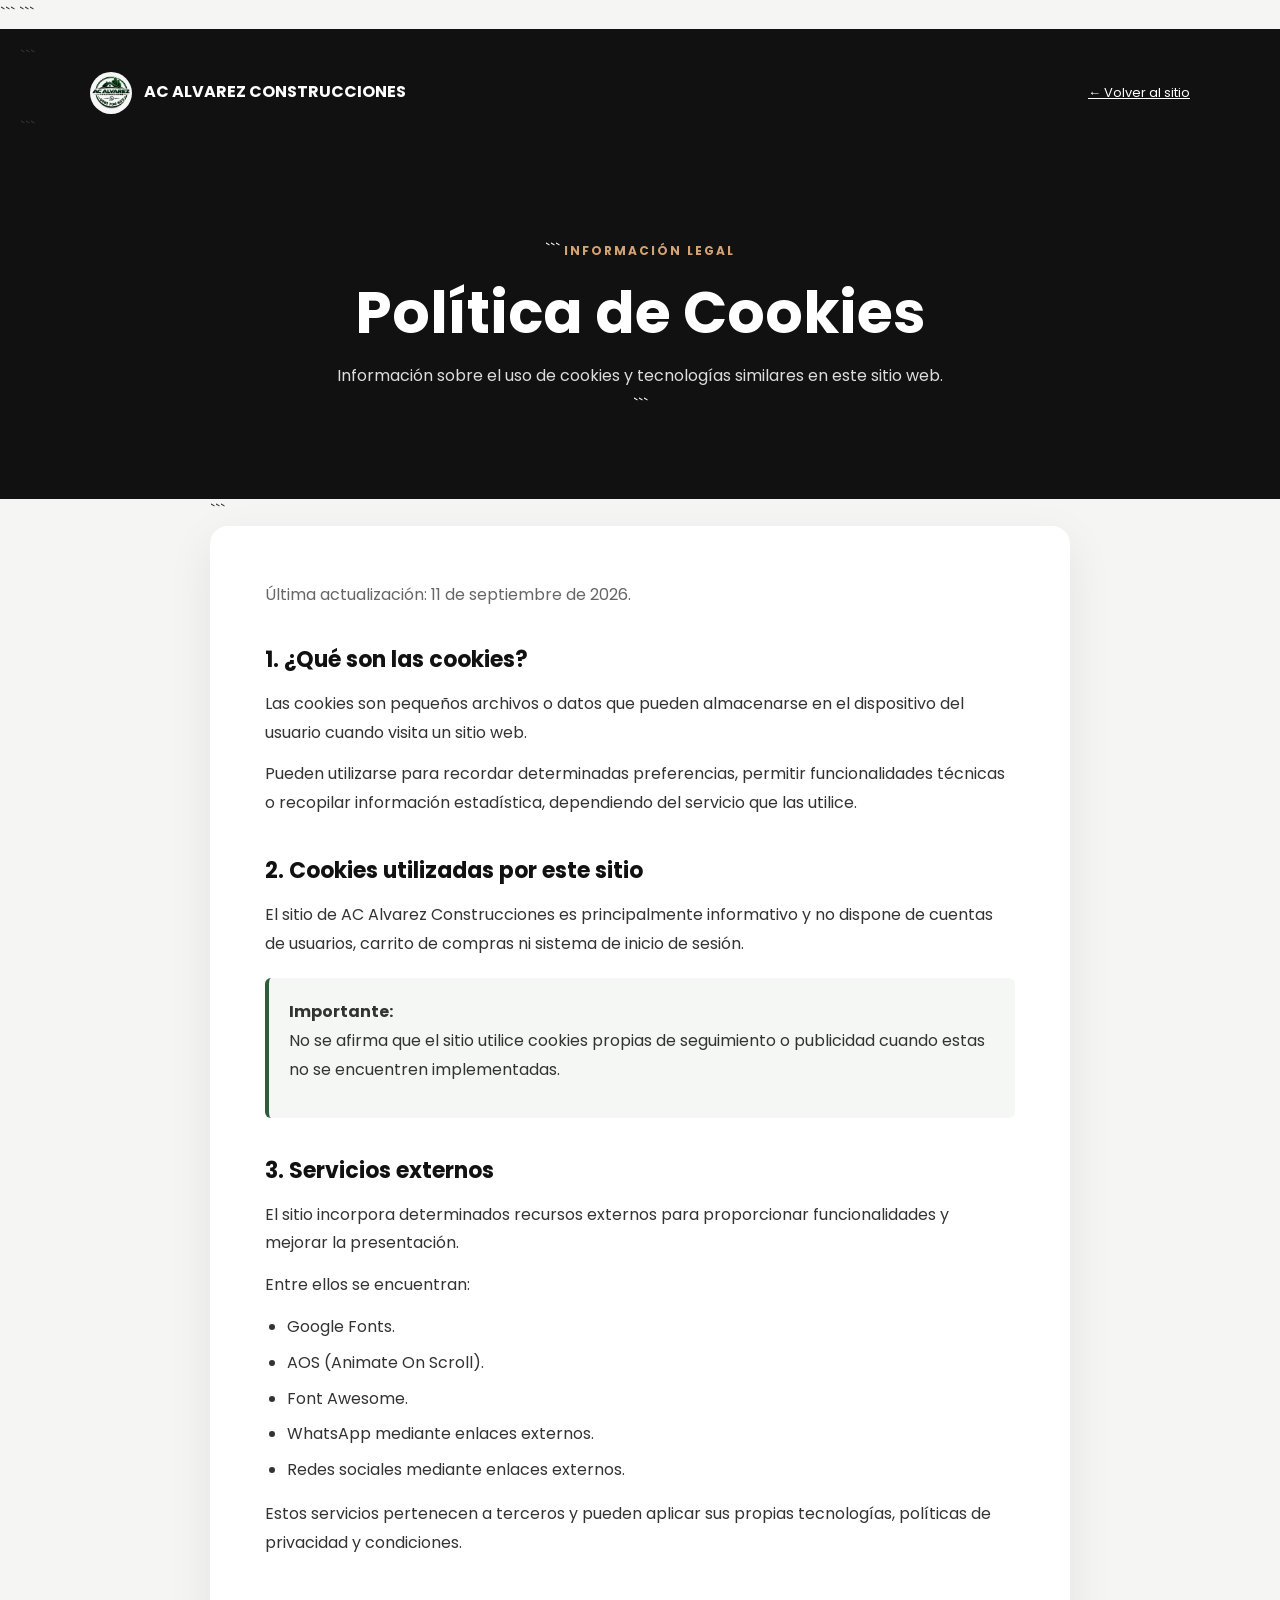
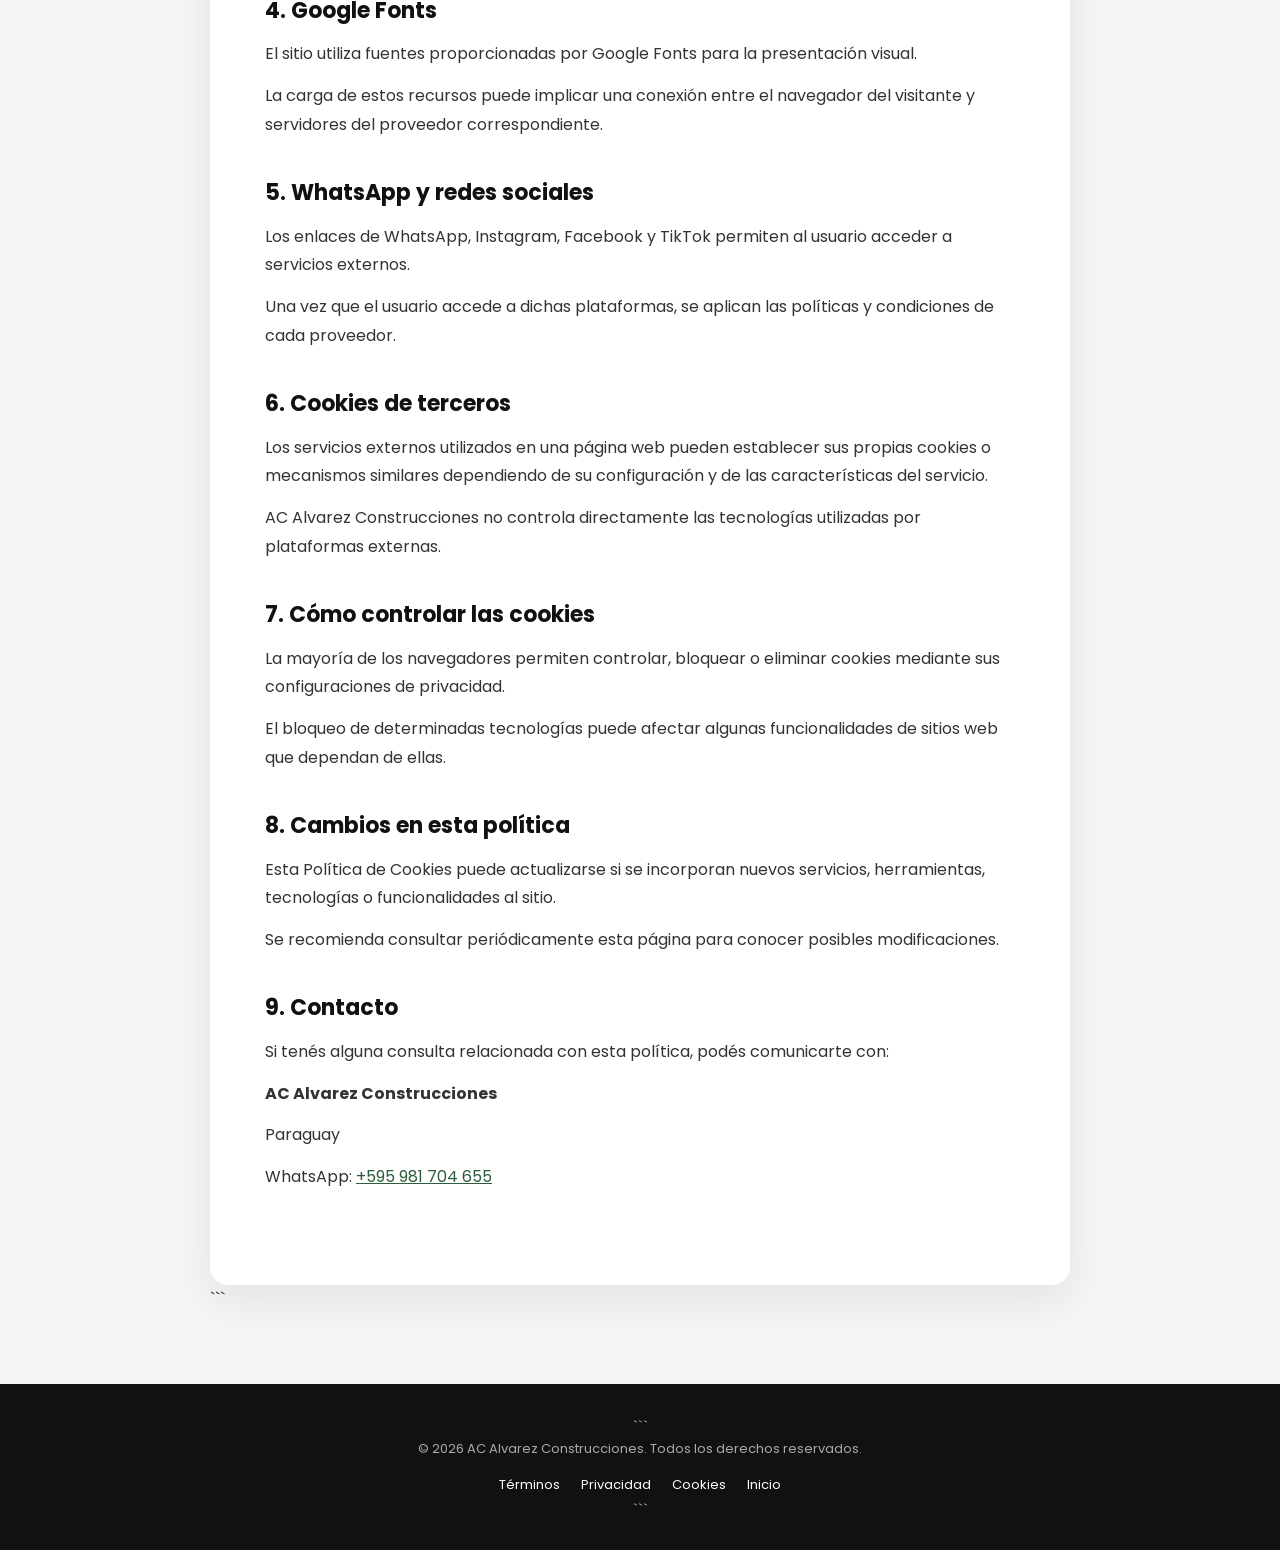
==== cookies.html @ 1607da5a "Add files via upload" ====
<!DOCTYPE html>

<html lang="es-PY">

<head>

```
<meta charset="UTF-8">

<meta name="viewport"
      content="width=device-width, initial-scale=1.0">

<meta name="theme-color"
      content="#111111">

<meta name="description"
      content="Política de Cookies de AC Alvarez Construcciones.">

<meta name="robots"
      content="index, follow">

<title>
    Política de Cookies | AC Alvarez Construcciones
</title>

<link rel="icon"
      type="image/jpeg"
      href="CasaAlpinaLogo.jpeg">

<link rel="preconnect"
      href="https://fonts.googleapis.com">

<link rel="preconnect"
      href="https://fonts.gstatic.com"
      crossorigin>

<link
    href="https://fonts.googleapis.com/css2?family=Poppins:wght@300;400;500;600;700;800&display=swap"
    rel="stylesheet">

<style>

    :root {
        --primary: #2c5e3b;
        --accent: #d4a373;
        --dark: #111111;
        --text: #333333;
        --muted: #666666;
        --light: #f5f6f4;
        --white: #ffffff;
    }

    * {
        box-sizing: border-box;
        margin: 0;
        padding: 0;
    }

    body {
        font-family: "Poppins", sans-serif;
        background: var(--light);
        color: var(--text);
        line-height: 1.8;
    }

    a {
        color: var(--primary);
    }

    .topbar {
        background: var(--dark);
        padding: 14px 20px;
    }

    .topbar-inner {
        max-width: 1100px;
        margin: auto;
        display: flex;
        justify-content: space-between;
        align-items: center;
    }

    .brand {
        display: flex;
        align-items: center;
        gap: 12px;
        color: white;
        text-decoration: none;
        font-weight: 700;
    }

    .brand img {
        width: 42px;
        height: 42px;
        object-fit: contain;
        border-radius: 50%;
    }

    .back {
        color: white;
        font-size: 13px;
    }

    .hero {
        background: #111;
        color: white;
        text-align: center;
        padding: 80px 20px;
    }

    .hero span {
        color: var(--accent);
        font-size: 12px;
        font-weight: 700;
        letter-spacing: 2px;
    }

    .hero h1 {
        font-size: clamp(32px, 6vw, 58px);
        line-height: 1.15;
        margin: 15px 0;
    }

    .hero p {
        color: #ddd;
        max-width: 700px;
        margin: auto;
    }

    .container {
        max-width: 900px;
        margin: -40px auto 70px;
        padding: 0 20px;
    }

    .content {
        background: white;
        padding: clamp(25px, 5vw, 55px);
        border-radius: 18px;
        box-shadow: 0 15px 45px rgba(0,0,0,.08);
    }

    .intro {
        color: var(--muted);
        margin-bottom: 35px;
    }

    section {
        margin-bottom: 38px;
    }

    h2 {
        color: var(--dark);
        font-size: 22px;
        line-height: 1.4;
        margin-bottom: 14px;
    }

    p {
        margin-bottom: 13px;
    }

    ul {
        margin: 12px 0 15px 22px;
    }

    li {
        margin-bottom: 7px;
    }

    .cookie-box {
        background: #f4f7f3;
        border-left: 4px solid var(--primary);
        padding: 20px;
        border-radius: 6px;
        margin: 20px 0;
    }

    .footer {
        background: var(--dark);
        color: #aaa;
        text-align: center;
        padding: 30px 20px;
        font-size: 13px;
    }

    .footer a {
        color: white;
        text-decoration: none;
        margin: 0 9px;
    }

    @media (max-width: 600px) {

        .topbar-inner {
            flex-direction: column;
            gap: 10px;
        }

        .hero {
            padding: 60px 20px;
        }

        .container {
            margin-top: -25px;
        }

    }

</style>
```

</head>

<body>

<header class="topbar">

```
<div class="topbar-inner">

    <a href="index.html"
       class="brand">

        <img
            src="CasaAlpinaLogo.jpeg"
            alt="AC Alvarez Construcciones">

        <span>
            AC ALVAREZ CONSTRUCCIONES
        </span>

    </a>

    <a href="index.html"
       class="back">
        ← Volver al sitio
    </a>

</div>
```

</header>

<section class="hero">

```
<span>
    INFORMACIÓN LEGAL
</span>

<h1>
    Política de Cookies
</h1>

<p>
    Información sobre el uso de cookies y tecnologías
    similares en este sitio web.
</p>
```

</section>

<main class="container">

```
<article class="content">

    <p class="intro">
        Última actualización: 11 de septiembre de 2026.
    </p>


    <section>

        <h2>
            1. ¿Qué son las cookies?
        </h2>

        <p>
            Las cookies son pequeños archivos o datos que
            pueden almacenarse en el dispositivo del usuario
            cuando visita un sitio web.
        </p>

        <p>
            Pueden utilizarse para recordar determinadas
            preferencias, permitir funcionalidades técnicas
            o recopilar información estadística, dependiendo
            del servicio que las utilice.
        </p>

    </section>


    <section>

        <h2>
            2. Cookies utilizadas por este sitio
        </h2>

        <p>
            El sitio de AC Alvarez Construcciones es
            principalmente informativo y no dispone de
            cuentas de usuarios, carrito de compras ni
            sistema de inicio de sesión.
        </p>

        <div class="cookie-box">

            <strong>
                Importante:
            </strong>

            <p>
                No se afirma que el sitio utilice cookies
                propias de seguimiento o publicidad cuando
                estas no se encuentren implementadas.
            </p>

        </div>

    </section>


    <section>

        <h2>
            3. Servicios externos
        </h2>

        <p>
            El sitio incorpora determinados recursos externos
            para proporcionar funcionalidades y mejorar la
            presentación.
        </p>

        <p>
            Entre ellos se encuentran:
        </p>

        <ul>
            <li>Google Fonts.</li>
            <li>AOS (Animate On Scroll).</li>
            <li>Font Awesome.</li>
            <li>WhatsApp mediante enlaces externos.</li>
            <li>Redes sociales mediante enlaces externos.</li>
        </ul>

        <p>
            Estos servicios pertenecen a terceros y pueden
            aplicar sus propias tecnologías, políticas de
            privacidad y condiciones.
        </p>

    </section>


    <section>

        <h2>
            4. Google Fonts
        </h2>

        <p>
            El sitio utiliza fuentes proporcionadas por
            Google Fonts para la presentación visual.
        </p>

        <p>
            La carga de estos recursos puede implicar una
            conexión entre el navegador del visitante y
            servidores del proveedor correspondiente.
        </p>

    </section>


    <section>

        <h2>
            5. WhatsApp y redes sociales
        </h2>

        <p>
            Los enlaces de WhatsApp, Instagram, Facebook
            y TikTok permiten al usuario acceder a servicios
            externos.
        </p>

        <p>
            Una vez que el usuario accede a dichas
            plataformas, se aplican las políticas y
            condiciones de cada proveedor.
        </p>

    </section>


    <section>

        <h2>
            6. Cookies de terceros
        </h2>

        <p>
            Los servicios externos utilizados en una página
            web pueden establecer sus propias cookies o
            mecanismos similares dependiendo de su
            configuración y de las características del
            servicio.
        </p>

        <p>
            AC Alvarez Construcciones no controla directamente
            las tecnologías utilizadas por plataformas
            externas.
        </p>

    </section>


    <section>

        <h2>
            7. Cómo controlar las cookies
        </h2>

        <p>
            La mayoría de los navegadores permiten controlar,
            bloquear o eliminar cookies mediante sus
            configuraciones de privacidad.
        </p>

        <p>
            El bloqueo de determinadas tecnologías puede
            afectar algunas funcionalidades de sitios web
            que dependan de ellas.
        </p>

    </section>


    <section>

        <h2>
            8. Cambios en esta política
        </h2>

        <p>
            Esta Política de Cookies puede actualizarse si
            se incorporan nuevos servicios, herramientas,
            tecnologías o funcionalidades al sitio.
        </p>

        <p>
            Se recomienda consultar periódicamente esta
            página para conocer posibles modificaciones.
        </p>

    </section>


    <section>

        <h2>
            9. Contacto
        </h2>

        <p>
            Si tenés alguna consulta relacionada con esta
            política, podés comunicarte con:
        </p>

        <p>
            <strong>
                AC Alvarez Construcciones
            </strong>
        </p>

        <p>
            Paraguay
        </p>

        <p>
            WhatsApp:
            <a
                href="https://wa.me/595981704655"
                target="_blank"
                rel="noopener noreferrer">
                +595 981 704 655
            </a>
        </p>

    </section>

</article>
```

</main>

<footer class="footer">

```
<p>
    © 2026 AC Alvarez Construcciones.
    Todos los derechos reservados.
</p>

<div>

    <a href="terminos.html">
        Términos
    </a>

    <a href="privacidad.html">
        Privacidad
    </a>

    <a href="cookies.html">
        Cookies
    </a>

    <a href="index.html">
        Inicio
    </a>

</div>
```

</footer>

</body>
</html>
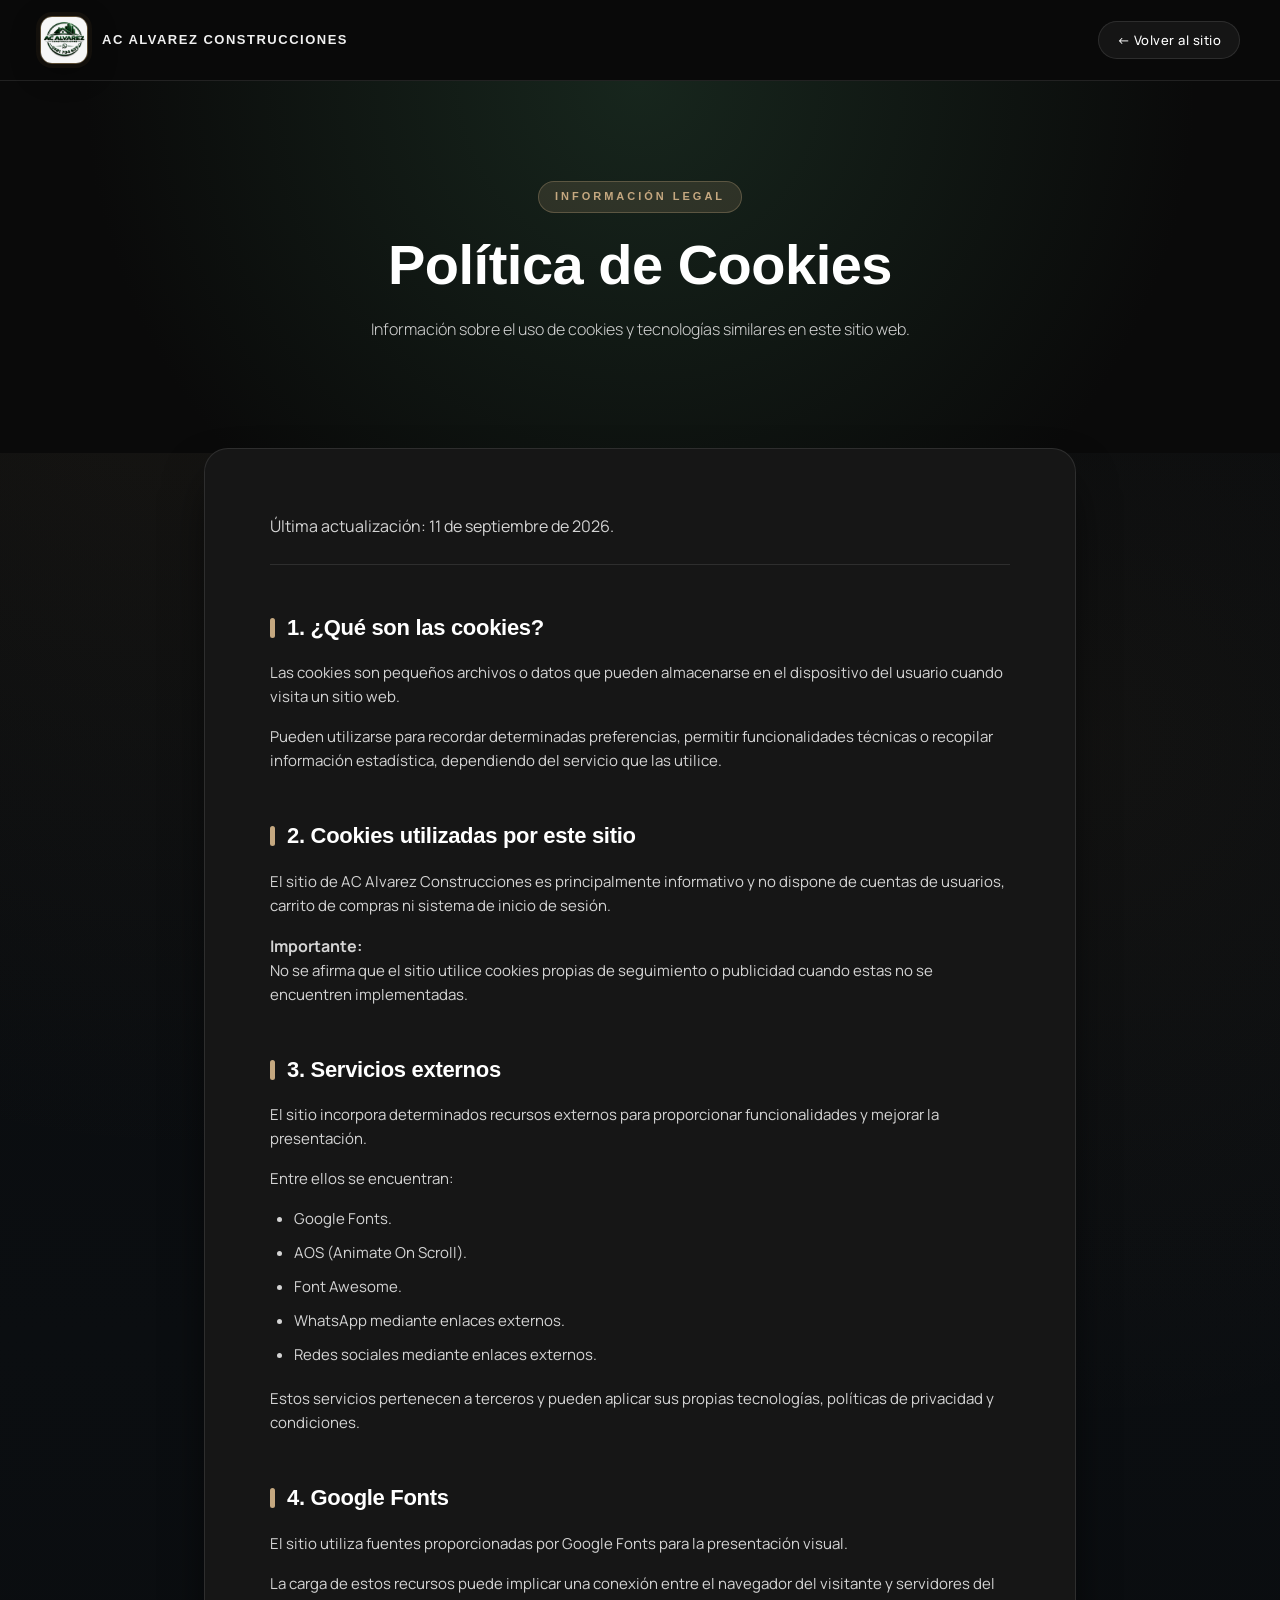
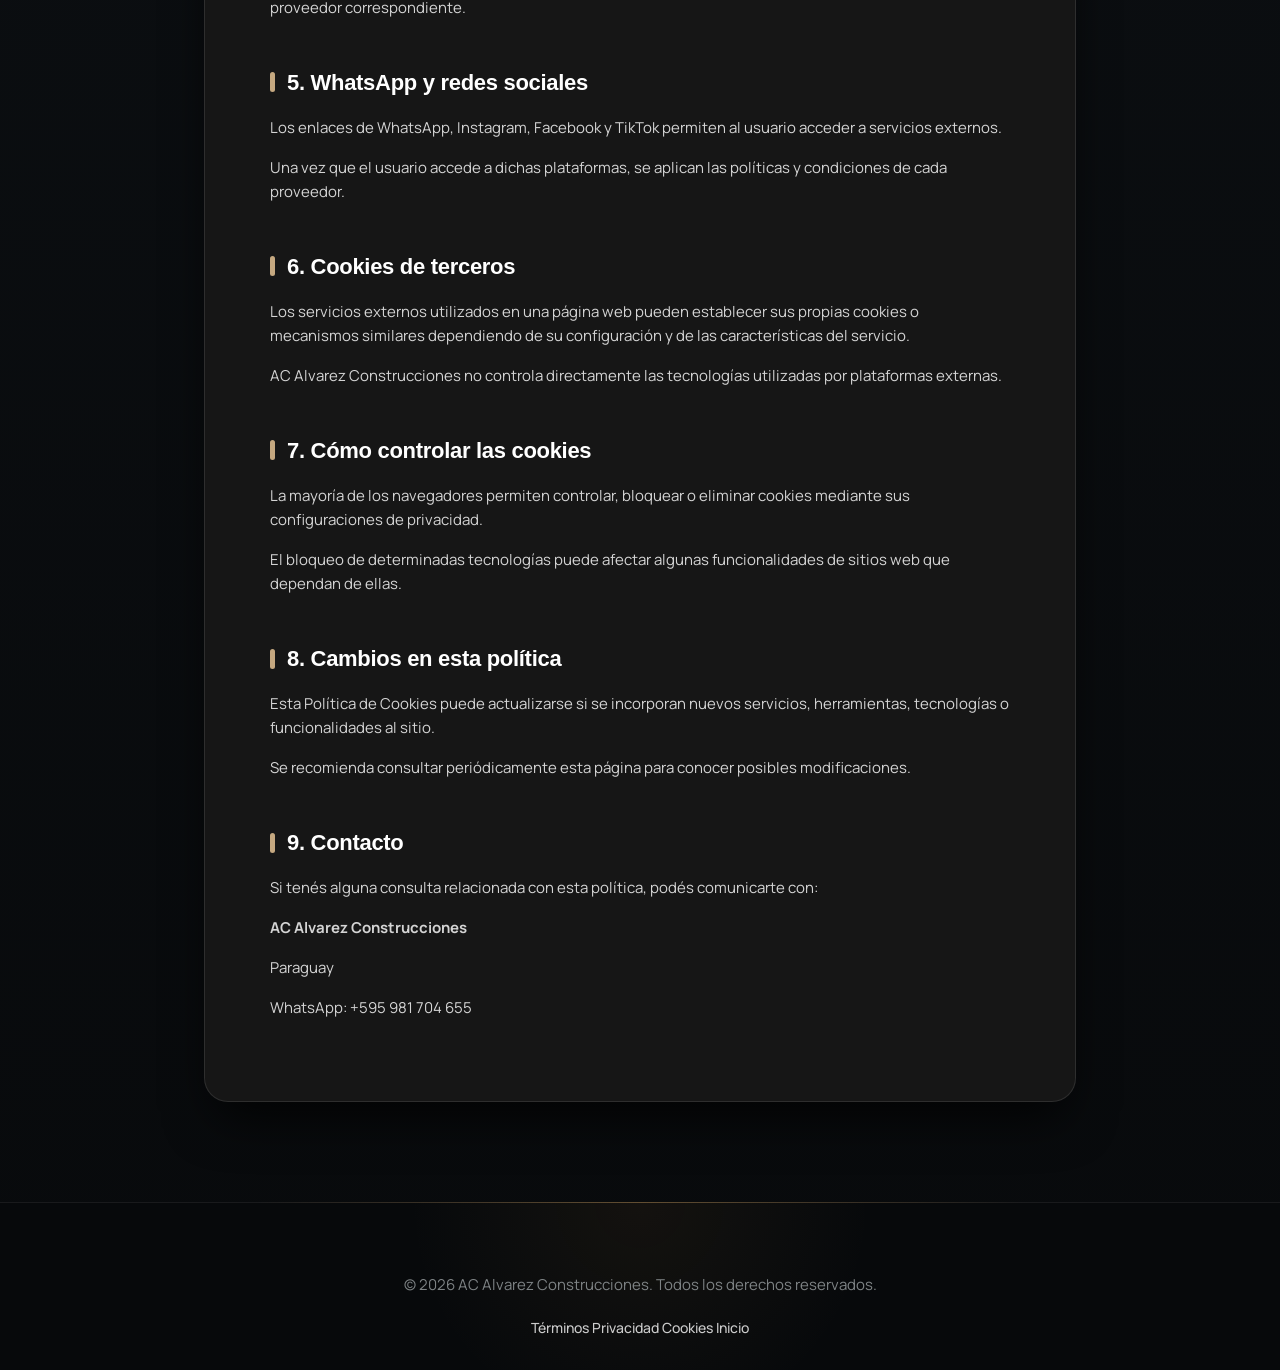
==== commit fa67a5d0: "Add files via upload" ====
--- a/cookies.html
+++ b/cookies.html
@@ -4,7 +4,6 @@
 
 <head>
 
-```
 <meta charset="UTF-8">
 
 <meta name="viewport"
@@ -39,15 +38,17 @@
     rel="stylesheet">
 
 <style>
-
     :root {
-        --primary: #2c5e3b;
-        --accent: #d4a373;
-        --dark: #111111;
-        --text: #333333;
-        --muted: #666666;
-        --light: #f5f6f4;
-        --white: #ffffff;
+        --primary-dark: #0a0a0a;    /* Fondo general de la página */
+        --card-dark: #161616;       /* Fondo de la tarjeta central */
+        --accent: #c5a880;          /* Tono dorado / bronce premium */
+        --accent-glow: rgba(197, 168, 128, 0.15);
+        --text-heading: #ffffff;    /* Color de títulos (Blanco puro) */
+        --text-body: #d4d4d4;       /* Color de texto/párrafos (Gris claro de alto contraste) */
+        --text-muted: #a0a0a0;      /* Color secundario */
+        --border-subtle: rgba(255, 255, 255, 0.1);
+        --shadow-premium: 0 25px 50px -12px rgba(0, 0, 0, 0.8);
+        --transition: all 0.35s cubic-bezier(0.16, 1, 0.3, 1);
     }
 
     * {
@@ -56,24 +57,43 @@
         padding: 0;
     }
 
+    html {
+        scroll-behavior: smooth;
+    }
+
     body {
-        font-family: "Poppins", sans-serif;
-        background: var(--light);
-        color: var(--text);
-        line-height: 1.8;
+        font-family: "Plus Jakarta Sans", sans-serif;
+        background-color: var(--primary-dark) !important;
+        color: var(--text-body) !important;
+        line-height: 1.85;
+        -webkit-font-smoothing: antialiased;
     }
 
     a {
-        color: var(--primary);
-    }
-
+        color: var(--accent);
+        text-decoration: none;
+        transition: var(--transition);
+    }
+
+    a:hover {
+        color: #ffffff;
+        text-decoration: underline;
+    }
+
+    /* Topbar Premium Dark */
     .topbar {
-        background: var(--dark);
-        padding: 14px 20px;
+        background: rgba(10, 10, 10, 0.95);
+        backdrop-filter: blur(16px);
+        -webkit-backdrop-filter: blur(16px);
+        border-bottom: 1px solid var(--border-subtle);
+        position: sticky;
+        top: 0;
+        z-index: 1000;
+        padding: 16px 24px;
     }
 
     .topbar-inner {
-        max-width: 1100px;
+        max-width: 1200px;
         margin: auto;
         display: flex;
         justify-content: space-between;
@@ -83,140 +103,232 @@
     .brand {
         display: flex;
         align-items: center;
+        gap: 14px;
+        color: var(--text-heading);
+        font-family: "Outfit", sans-serif;
+        font-weight: 700;
+        letter-spacing: 0.5px;
+    }
+
+    .brand img {
+        width: 44px;
+        height: 44px;
+        object-fit: cover;
+        border-radius: 50%;
+        border: 1px solid var(--accent);
+    }
+
+    .brand span {
+        font-size: 13px;
+        letter-spacing: 1.5px;
+        color: #f0f0f0;
+    }
+
+    .back {
+        color: var(--text-heading);
+        font-size: 13px;
+        font-weight: 500;
+        letter-spacing: 0.5px;
+        display: flex;
+        align-items: center;
+        gap: 6px;
+        padding: 8px 18px;
+        border-radius: 30px;
+        background: rgba(255, 255, 255, 0.05);
+        border: 1px solid var(--border-subtle);
+        transition: var(--transition);
+    }
+
+    .back:hover {
+        background: var(--accent);
+        border-color: var(--accent);
+        color: #0d0d0d;
+        text-decoration: none;
+    }
+
+    /* Hero Section Dark */
+    .hero {
+        background: radial-gradient(circle at 50% 0%, #17261d 0%, #0a0a0a 75%);
+        color: var(--text-heading);
+        padding: 100px 24px 110px;
+        text-align: center;
+        position: relative;
+    }
+
+    .hero span {
+        display: inline-block;
+        color: var(--accent);
+        font-family: "Outfit", sans-serif;
+        font-size: 11px;
+        font-weight: 700;
+        letter-spacing: 3px;
+        text-transform: uppercase;
+        margin-bottom: 20px;
+        padding: 6px 16px;
+        background: var(--accent-glow);
+        border-radius: 20px;
+        border: 1px solid rgba(197, 168, 128, 0.3);
+    }
+
+    .hero h1 {
+        font-family: "Outfit", sans-serif;
+        font-size: clamp(36px, 5vw, 56px);
+        font-weight: 700;
+        line-height: 1.15;
+        margin-bottom: 20px;
+        letter-spacing: -0.5px;
+        color: #ffffff;
+    }
+
+    .hero p {
+        max-width: 650px;
+        margin: auto;
+        color: var(--text-body);
+        font-size: 16px;
+        font-weight: 300;
+    }
+
+    /* Container & Content Dark Card */
+    .container {
+        max-width: 920px;
+        margin: -50px auto 90px;
+        padding: 0 24px;
+        position: relative;
+        z-index: 10;
+    }
+
+    .content {
+        background: var(--card-dark) !important;
+        padding: clamp(35px, 6vw, 65px);
+        border-radius: 24px;
+        box-shadow: var(--shadow-premium);
+        border: 1px solid var(--border-subtle);
+    }
+
+    .intro {
+        font-size: 16px;
+        color: var(--text-muted);
+        margin-bottom: 45px;
+        padding-bottom: 25px;
+        border-bottom: 1px solid var(--border-subtle);
+        font-weight: 400;
+    }
+
+    section {
+        margin-bottom: 45px;
+    }
+
+    section:last-child {
+        margin-bottom: 0;
+    }
+
+    h2 {
+        font-family: "Outfit", sans-serif;
+        color: var(--text-heading) !important;
+        font-size: 22px;
+        font-weight: 600;
+        margin-bottom: 16px;
+        letter-spacing: -0.3px;
+        display: flex;
+        align-items: center;
         gap: 12px;
-        color: white;
+    }
+
+    h2::before {
+        content: '';
+        width: 5px;
+        height: 20px;
+        background: var(--accent);
+        border-radius: 3px;
+    }
+
+    p {
+        margin-bottom: 16px;
+        color: var(--text-body) !important;
+        font-size: 15px;
+    }
+
+    ul {
+        margin: 16px 0 20px 24px;
+    }
+
+    li {
+        margin-bottom: 10px;
+        color: var(--text-body) !important;
+        font-size: 15px;
+    }
+
+    /* Notice Box Dark */
+    .notice {
+        background: rgba(197, 168, 128, 0.08) !important;
+        border-left: 3px solid var(--accent);
+        padding: 22px 24px;
+        margin: 24px 0;
+        border-radius: 0 12px 12px 0;
+        font-size: 15px;
+        color: #e0e0e0 !important;
+        border-top: 1px solid rgba(197, 168, 128, 0.15);
+        border-right: 1px solid rgba(197, 168, 128, 0.15);
+        border-bottom: 1px solid rgba(197, 168, 128, 0.15);
+    }
+
+    /* Footer Dark */
+    .footer {
+        background: #050505;
+        color: var(--text-muted);
+        text-align: center;
+        padding: 50px 24px;
+        font-size: 14px;
+        border-top: 1px solid var(--border-subtle);
+    }
+
+    .footer p {
+        color: var(--text-muted) !important;
+        margin-bottom: 20px;
+    }
+
+    .footer a {
+        color: #cccccc;
+        font-weight: 500;
+        transition: var(--transition);
+    }
+
+    .footer a:hover {
+        color: var(--accent);
         text-decoration: none;
-        font-weight: 700;
-    }
-
-    .brand img {
-        width: 42px;
-        height: 42px;
-        object-fit: contain;
-        border-radius: 50%;
-    }
-
-    .back {
-        color: white;
-        font-size: 13px;
-    }
-
-    .hero {
-        background: #111;
-        color: white;
-        text-align: center;
-        padding: 80px 20px;
-    }
-
-    .hero span {
-        color: var(--accent);
-        font-size: 12px;
-        font-weight: 700;
-        letter-spacing: 2px;
-    }
-
-    .hero h1 {
-        font-size: clamp(32px, 6vw, 58px);
-        line-height: 1.15;
-        margin: 15px 0;
-    }
-
-    .hero p {
-        color: #ddd;
-        max-width: 700px;
-        margin: auto;
-    }
-
-    .container {
-        max-width: 900px;
-        margin: -40px auto 70px;
-        padding: 0 20px;
-    }
-
-    .content {
-        background: white;
-        padding: clamp(25px, 5vw, 55px);
-        border-radius: 18px;
-        box-shadow: 0 15px 45px rgba(0,0,0,.08);
-    }
-
-    .intro {
-        color: var(--muted);
-        margin-bottom: 35px;
-    }
-
-    section {
-        margin-bottom: 38px;
-    }
-
-    h2 {
-        color: var(--dark);
-        font-size: 22px;
-        line-height: 1.4;
-        margin-bottom: 14px;
-    }
-
-    p {
-        margin-bottom: 13px;
-    }
-
-    ul {
-        margin: 12px 0 15px 22px;
-    }
-
-    li {
-        margin-bottom: 7px;
-    }
-
-    .cookie-box {
-        background: #f4f7f3;
-        border-left: 4px solid var(--primary);
-        padding: 20px;
-        border-radius: 6px;
-        margin: 20px 0;
-    }
-
-    .footer {
-        background: var(--dark);
-        color: #aaa;
-        text-align: center;
-        padding: 30px 20px;
-        font-size: 13px;
-    }
-
-    .footer a {
-        color: white;
-        text-decoration: none;
-        margin: 0 9px;
-    }
-
-    @media (max-width: 600px) {
-
+    }
+
+    .footer-links {
+        margin-top: 15px;
+        display: flex;
+        justify-content: center;
+        flex-wrap: wrap;
+        gap: 24px;
+    }
+
+    /* Responsive */
+    @media (max-width: 768px) {
         .topbar-inner {
             flex-direction: column;
-            gap: 10px;
+            gap: 15px;
         }
-
         .hero {
-            padding: 60px 20px;
+            padding: 80px 20px 90px;
         }
-
         .container {
-            margin-top: -25px;
+            margin-top: -30px;
         }
-
-    }
-
+    }
 </style>
-```
+<link rel="stylesheet" href="https://fonts.googleapis.com/css2?family=Manrope:wght@400;500;600;700;800&display=swap">
+<link rel="stylesheet" href="site-redesign.css">
 
 </head>
 
-<body>
+<body class="legal-page">
 
 <header class="topbar">
 
-```
 <div class="topbar-inner">
 
     <a href="index.html"
@@ -238,13 +350,11 @@
     </a>
 
 </div>
-```
 
 </header>
 
 <section class="hero">
 
-```
 <span>
     INFORMACIÓN LEGAL
 </span>
@@ -257,13 +367,11 @@
     Información sobre el uso de cookies y tecnologías
     similares en este sitio web.
 </p>
-```
 
 </section>
 
 <main class="container">
 
-```
 <article class="content">
 
     <p class="intro">
@@ -495,20 +603,17 @@
     </section>
 
 </article>
-```
 
 </main>
 
 <footer class="footer">
 
-```
 <p>
     © 2026 AC Alvarez Construcciones.
     Todos los derechos reservados.
 </p>
 
 <div>
-
     <a href="terminos.html">
         Términos
     </a>
@@ -524,11 +629,10 @@
     <a href="index.html">
         Inicio
     </a>
-
 </div>
-```
 
 </footer>
+
 
 </body>
 </html>
--- a/site-redesign.css
+++ b/site-redesign.css
@@ -0,0 +1,1698 @@
+/* =========================================================
+   AC ALVAREZ CONSTRUCCIONES
+   PROYECTOS / CASAS ALPINAS
+   PREMIUM REDESIGN
+   ========================================================= */
+
+/* =========================================================
+   VARIABLES
+   ========================================================= */
+
+:root {
+    --bg: #080a0c;
+    --bg-soft: #0d1013;
+    --bg-card: #111519;
+    --bg-card-2: #151a1f;
+
+    --gold: #b88a4a;
+    --gold-light: #d8b273;
+    --gold-bright: #e5c58e;
+    --gold-dark: #765629;
+
+    --white: #ffffff;
+    --text: #f2f2f0;
+    --text-soft: #b7b9b8;
+    --text-muted: #7e8385;
+
+    --border: rgba(255, 255, 255, 0.08);
+    --border-gold: rgba(184, 138, 74, 0.35);
+
+    --shadow: 0 25px 70px rgba(0, 0, 0, 0.45);
+    --shadow-gold: 0 20px 60px rgba(184, 138, 74, 0.12);
+
+    --radius-sm: 10px;
+    --radius-md: 16px;
+    --radius-lg: 24px;
+    --radius-xl: 30px;
+
+    --container: 1240px;
+
+    --transition: 0.35s cubic-bezier(0.22, 1, 0.36, 1);
+}
+
+
+/* =========================================================
+   RESET
+   ========================================================= */
+
+*,
+*::before,
+*::after {
+    box-sizing: border-box;
+}
+
+html {
+    scroll-behavior: smooth;
+    scroll-padding-top: 100px;
+}
+
+body {
+    margin: 0;
+    min-height: 100vh;
+
+    background:
+        radial-gradient(
+            circle at 15% 10%,
+            rgba(184, 138, 74, 0.08),
+            transparent 30%
+        ),
+        radial-gradient(
+            circle at 85% 25%,
+            rgba(184, 138, 74, 0.05),
+            transparent 28%
+        ),
+        linear-gradient(
+            180deg,
+            #080a0c 0%,
+            #0b0e11 45%,
+            #080a0c 100%
+        );
+
+    color: var(--text);
+    font-family: "Manrope", Arial, sans-serif;
+    line-height: 1.6;
+    overflow-x: hidden;
+}
+
+body::before {
+    content: "";
+    position: fixed;
+    inset: 0;
+
+    pointer-events: none;
+    z-index: -1;
+
+    opacity: 0.18;
+
+    background-image:
+        linear-gradient(
+            rgba(255,255,255,0.018) 1px,
+            transparent 1px
+        ),
+        linear-gradient(
+            90deg,
+            rgba(255,255,255,0.018) 1px,
+            transparent 1px
+        );
+
+    background-size: 70px 70px;
+}
+
+img {
+    display: block;
+    max-width: 100%;
+}
+
+button,
+a {
+    font-family: inherit;
+}
+
+button {
+    border: 0;
+}
+
+a {
+    color: inherit;
+    text-decoration: none;
+}
+
+::selection {
+    background: var(--gold);
+    color: #080808;
+}
+
+::-webkit-scrollbar {
+    width: 10px;
+}
+
+::-webkit-scrollbar-track {
+    background: #080a0c;
+}
+
+::-webkit-scrollbar-thumb {
+    background: linear-gradient(
+        180deg,
+        var(--gold-light),
+        var(--gold-dark)
+    );
+    border-radius: 20px;
+}
+
+::-webkit-scrollbar-thumb:hover {
+    background: var(--gold-bright);
+}
+
+
+/* =========================================================
+   CONTAINER
+   ========================================================= */
+
+.container {
+    width: min(100% - 40px, var(--container));
+    margin-inline: auto;
+}
+
+
+/* =========================================================
+   HEADER
+   ========================================================= */
+
+.header {
+    position: sticky;
+    top: 0;
+    z-index: 1000;
+
+    width: 100%;
+
+    background: rgba(8, 10, 12, 0.82);
+    border-bottom: 1px solid rgba(255, 255, 255, 0.07);
+
+    backdrop-filter: blur(20px);
+    -webkit-backdrop-filter: blur(20px);
+
+    box-shadow:
+        0 10px 35px rgba(0, 0, 0, 0.2);
+}
+
+.header::after {
+    content: "";
+    position: absolute;
+    left: 0;
+    right: 0;
+    bottom: -1px;
+
+    height: 1px;
+
+    background:
+        linear-gradient(
+            90deg,
+            transparent,
+            rgba(184, 138, 74, 0.5),
+            transparent
+        );
+
+    opacity: 0.5;
+}
+
+.header-container {
+    width: min(100% - 40px, var(--container));
+    min-height: 82px;
+    margin-inline: auto;
+
+    display: flex;
+    align-items: center;
+    justify-content: space-between;
+    gap: 25px;
+}
+
+.brand {
+    display: flex;
+    align-items: center;
+    gap: 14px;
+
+    min-width: 0;
+}
+
+.brand img {
+    width: 48px;
+    height: 48px;
+
+    object-fit: cover;
+
+    border-radius: 12px;
+
+    border: 1px solid rgba(216, 178, 115, 0.4);
+
+    box-shadow:
+        0 0 0 4px rgba(184, 138, 74, 0.06),
+        0 8px 30px rgba(0, 0, 0, 0.3);
+}
+
+.brand-text {
+    display: flex;
+    flex-direction: column;
+    gap: 1px;
+}
+
+.brand-title {
+    color: var(--white);
+
+    font-size: 0.95rem;
+    font-weight: 800;
+    letter-spacing: 0.04em;
+    line-height: 1.2;
+}
+
+.brand-subtitle {
+    color: var(--gold-light);
+
+    font-size: 0.65rem;
+    font-weight: 700;
+
+    text-transform: uppercase;
+    letter-spacing: 0.16em;
+}
+
+.btn-home {
+    display: inline-flex;
+    align-items: center;
+    justify-content: center;
+    gap: 9px;
+
+    min-height: 44px;
+    padding: 0 18px;
+
+    border: 1px solid rgba(216, 178, 115, 0.32);
+    border-radius: 10px;
+
+    background: rgba(184, 138, 74, 0.07);
+
+    color: var(--gold-light);
+
+    font-size: 0.78rem;
+    font-weight: 800;
+
+    text-transform: uppercase;
+    letter-spacing: 0.08em;
+
+    transition:
+        transform var(--transition),
+        background var(--transition),
+        border-color var(--transition),
+        color var(--transition),
+        box-shadow var(--transition);
+}
+
+.btn-home i {
+    font-size: 0.8rem;
+}
+
+.btn-home:hover {
+    transform: translateY(-2px);
+
+    background: var(--gold);
+    border-color: var(--gold);
+
+    color: #090909;
+
+    box-shadow:
+        0 12px 30px rgba(184, 138, 74, 0.2);
+}
+
+
+/* =========================================================
+   HERO
+   ========================================================= */
+
+.hero-banner {
+    position: relative;
+
+    width: min(100% - 40px, var(--container));
+
+    min-height: 390px;
+
+    margin: 42px auto 0;
+
+    display: flex;
+    align-items: center;
+    justify-content: center;
+
+    overflow: hidden;
+
+    border: 1px solid rgba(255, 255, 255, 0.08);
+    border-radius: var(--radius-xl);
+
+    background:
+        linear-gradient(
+            115deg,
+            rgba(8, 10, 12, 0.98) 0%,
+            rgba(8, 10, 12, 0.88) 40%,
+            rgba(8, 10, 12, 0.52) 100%
+        ),
+        url("5.jpeg") center / cover no-repeat;
+
+    box-shadow: var(--shadow);
+}
+
+.hero-banner::before {
+    content: "";
+
+    position: absolute;
+    inset: 0;
+
+    background:
+        radial-gradient(
+            circle at 70% 40%,
+            rgba(184, 138, 74, 0.16),
+            transparent 35%
+        );
+}
+
+.hero-banner::after {
+    content: "";
+
+    position: absolute;
+    left: 0;
+    right: 0;
+    bottom: 0;
+
+    height: 35%;
+
+    background:
+        linear-gradient(
+            to top,
+            rgba(8, 10, 12, 0.75),
+            transparent
+        );
+}
+
+.hero-content {
+    position: relative;
+    z-index: 2;
+
+    width: min(900px, 100%);
+
+    padding: 70px 30px;
+
+    text-align: center;
+}
+
+.hero-kicker {
+    display: inline-flex;
+    align-items: center;
+    gap: 10px;
+
+    margin-bottom: 20px;
+
+    color: var(--gold-light);
+
+    font-size: 0.72rem;
+    font-weight: 800;
+
+    text-transform: uppercase;
+    letter-spacing: 0.2em;
+}
+
+.hero-kicker::before,
+.hero-kicker::after {
+    content: "";
+
+    width: 30px;
+    height: 1px;
+
+    background: var(--gold);
+}
+
+.hero-title {
+    margin: 0;
+
+    color: var(--white);
+
+    font-size: clamp(2.4rem, 6vw, 5rem);
+    font-weight: 800;
+
+    letter-spacing: -0.055em;
+    line-height: 0.98;
+
+    text-wrap: balance;
+}
+
+.hero-title span {
+    color: var(--gold-light);
+}
+
+.hero-description {
+    max-width: 680px;
+
+    margin: 24px auto 0;
+
+    color: rgba(242, 242, 240, 0.72);
+
+    font-size: clamp(0.9rem, 2vw, 1.05rem);
+
+    line-height: 1.8;
+}
+
+
+/* =========================================================
+   FILTERS
+   ========================================================= */
+
+.filters {
+    width: min(100% - 40px, var(--container));
+
+    margin: 38px auto 46px;
+
+    display: flex;
+    align-items: center;
+    justify-content: center;
+    flex-wrap: wrap;
+    gap: 10px;
+}
+
+.filter-btn {
+    position: relative;
+
+    min-height: 43px;
+    padding: 0 18px;
+
+    border: 1px solid var(--border);
+    border-radius: 999px;
+
+    background: rgba(255, 255, 255, 0.025);
+
+    color: var(--text-soft);
+
+    font-size: 0.74rem;
+    font-weight: 800;
+
+    text-transform: uppercase;
+    letter-spacing: 0.08em;
+
+    cursor: pointer;
+
+    transition:
+        transform var(--transition),
+        background var(--transition),
+        border-color var(--transition),
+        color var(--transition),
+        box-shadow var(--transition);
+}
+
+.filter-btn:hover {
+    transform: translateY(-2px);
+
+    color: var(--white);
+
+    border-color: rgba(184, 138, 74, 0.4);
+
+    background: rgba(184, 138, 74, 0.08);
+}
+
+.filter-btn.active {
+    color: #090909;
+
+    border-color: var(--gold);
+
+    background:
+        linear-gradient(
+            135deg,
+            var(--gold-light),
+            var(--gold)
+        );
+
+    box-shadow:
+        0 10px 30px rgba(184, 138, 74, 0.16);
+}
+
+
+/* =========================================================
+   PROJECT GRID
+   ========================================================= */
+
+.projects-grid {
+    width: min(100% - 40px, var(--container));
+
+    margin: 0 auto 90px;
+
+    display: grid;
+
+    grid-template-columns:
+        repeat(3, minmax(0, 1fr));
+
+    gap: 24px;
+}
+
+
+/* =========================================================
+   PROJECT CARD
+   ========================================================= */
+
+.project-card {
+    position: relative;
+
+    display: flex;
+    flex-direction: column;
+
+    min-width: 0;
+
+    overflow: hidden;
+
+    border: 1px solid var(--border);
+    border-radius: var(--radius-lg);
+
+    background:
+        linear-gradient(
+            145deg,
+            rgba(255, 255, 255, 0.035),
+            rgba(255, 255, 255, 0.012)
+        ),
+        var(--bg-card);
+
+    box-shadow:
+        0 18px 50px rgba(0, 0, 0, 0.28);
+
+    transition:
+        transform var(--transition),
+        border-color var(--transition),
+        box-shadow var(--transition);
+}
+
+.project-card::before {
+    content: "";
+
+    position: absolute;
+    z-index: 5;
+
+    top: 0;
+    left: 18%;
+    right: 18%;
+
+    height: 1px;
+
+    background:
+        linear-gradient(
+            90deg,
+            transparent,
+            rgba(216, 178, 115, 0.5),
+            transparent
+        );
+
+    opacity: 0.7;
+}
+
+.project-card:hover {
+    transform: translateY(-8px);
+
+    border-color: var(--border-gold);
+
+    box-shadow:
+        0 28px 70px rgba(0, 0, 0, 0.45),
+        0 15px 45px rgba(184, 138, 74, 0.07);
+}
+
+
+/* =========================================================
+   CAROUSEL
+   ========================================================= */
+
+.carousel-container {
+    position: relative;
+
+    height: 300px;
+
+    overflow: hidden;
+
+    background: #060708;
+}
+
+.carousel-container::after {
+    content: "";
+
+    position: absolute;
+    inset: 0;
+
+    z-index: 2;
+
+    pointer-events: none;
+
+    background:
+        linear-gradient(
+            to top,
+            rgba(0, 0, 0, 0.55),
+            transparent 35%,
+            rgba(0, 0, 0, 0.08)
+        );
+}
+
+.carousel-slide {
+    display: none;
+
+    position: absolute;
+    inset: 0;
+
+    width: 100%;
+    height: 100%;
+}
+
+.carousel-slide.active {
+    display: block;
+}
+
+.carousel-slide img {
+    width: 100%;
+    height: 100%;
+
+    object-fit: cover;
+
+    transition:
+        transform 0.8s cubic-bezier(0.22, 1, 0.36, 1),
+        filter 0.5s ease;
+}
+
+.project-card:hover .carousel-slide.active img {
+    transform: scale(1.045);
+
+    filter: saturate(1.05);
+}
+
+
+/* =========================================================
+   CAROUSEL CONTROLS
+   ========================================================= */
+
+.carousel-prev,
+.carousel-next {
+    position: absolute;
+
+    top: 50%;
+    z-index: 10;
+
+    width: 40px;
+    height: 40px;
+
+    display: flex;
+    align-items: center;
+    justify-content: center;
+
+    transform: translateY(-50%);
+
+    border: 1px solid rgba(255, 255, 255, 0.15);
+    border-radius: 50%;
+
+    background: rgba(5, 7, 8, 0.6);
+
+    color: var(--white);
+
+    cursor: pointer;
+
+    backdrop-filter: blur(10px);
+    -webkit-backdrop-filter: blur(10px);
+
+    transition:
+        transform var(--transition),
+        background var(--transition),
+        border-color var(--transition),
+        color var(--transition);
+}
+
+.carousel-prev {
+    left: 14px;
+}
+
+.carousel-next {
+    right: 14px;
+}
+
+.carousel-prev:hover,
+.carousel-next:hover {
+    transform: translateY(-50%) scale(1.08);
+
+    background: var(--gold);
+
+    border-color: var(--gold);
+
+    color: #090909;
+}
+
+
+/* =========================================================
+   CATEGORY
+   ========================================================= */
+
+.category-badge {
+    position: absolute;
+
+    left: 18px;
+    top: 18px;
+
+    z-index: 12;
+
+    display: inline-flex;
+    align-items: center;
+    gap: 7px;
+
+    padding: 8px 12px;
+
+    border: 1px solid rgba(216, 178, 115, 0.3);
+    border-radius: 999px;
+
+    background: rgba(8, 10, 12, 0.72);
+
+    color: var(--gold-bright);
+
+    font-size: 0.64rem;
+    font-weight: 800;
+
+    text-transform: uppercase;
+    letter-spacing: 0.1em;
+
+    backdrop-filter: blur(12px);
+    -webkit-backdrop-filter: blur(12px);
+}
+
+.category-badge::before {
+    content: "";
+
+    width: 6px;
+    height: 6px;
+
+    border-radius: 50%;
+
+    background: var(--gold-light);
+
+    box-shadow:
+        0 0 10px rgba(216, 178, 115, 0.6);
+}
+
+
+/* =========================================================
+   CARD CONTENT
+   ========================================================= */
+
+.project-info {
+    display: flex;
+    flex-direction: column;
+
+    flex: 1;
+
+    padding: 25px;
+}
+
+.project-title {
+    margin: 0;
+
+    color: var(--white);
+
+    font-size: 1.35rem;
+    font-weight: 800;
+
+    line-height: 1.2;
+    letter-spacing: -0.035em;
+}
+
+.project-description {
+    margin: 10px 0 0;
+
+    color: var(--text-muted);
+
+    font-size: 0.84rem;
+
+    line-height: 1.7;
+}
+
+
+/* =========================================================
+   PROJECT SPECS
+   ========================================================= */
+
+.project-specs {
+    display: grid;
+
+    grid-template-columns:
+        repeat(2, minmax(0, 1fr));
+
+    gap: 9px;
+
+    margin: 22px 0;
+}
+
+.spec-item {
+    min-width: 0;
+
+    padding: 12px;
+
+    border: 1px solid rgba(255, 255, 255, 0.06);
+    border-radius: 12px;
+
+    background: rgba(255, 255, 255, 0.025);
+}
+
+.spec-label {
+    display: block;
+
+    margin-bottom: 4px;
+
+    color: var(--text-muted);
+
+    font-size: 0.62rem;
+    font-weight: 700;
+
+    text-transform: uppercase;
+    letter-spacing: 0.08em;
+}
+
+.spec-value {
+    display: block;
+
+    color: var(--text);
+
+    font-size: 0.78rem;
+    font-weight: 700;
+
+    overflow: hidden;
+    text-overflow: ellipsis;
+}
+
+
+/* =========================================================
+   PRICE
+   ========================================================= */
+
+.project-price {
+    margin-top: auto;
+
+    padding-top: 20px;
+
+    border-top: 1px solid rgba(255, 255, 255, 0.07);
+}
+
+.price-label {
+    display: block;
+
+    margin-bottom: 5px;
+
+    color: var(--text-muted);
+
+    font-size: 0.62rem;
+    font-weight: 700;
+
+    text-transform: uppercase;
+    letter-spacing: 0.12em;
+}
+
+.price-value {
+    display: block;
+
+    color: var(--gold-bright);
+
+    font-size: 1.35rem;
+    font-weight: 800;
+
+    letter-spacing: -0.03em;
+}
+
+
+/* =========================================================
+   CARD ACTIONS
+   ========================================================= */
+
+.project-actions {
+    display: grid;
+
+    grid-template-columns:
+        1fr 1fr;
+
+    gap: 10px;
+
+    margin-top: 20px;
+}
+
+.btn-gold,
+.btn-outline {
+    min-height: 46px;
+
+    display: inline-flex;
+    align-items: center;
+    justify-content: center;
+    gap: 8px;
+
+    padding: 0 15px;
+
+    border-radius: 11px;
+
+    font-size: 0.7rem;
+    font-weight: 800;
+
+    text-transform: uppercase;
+    letter-spacing: 0.06em;
+
+    cursor: pointer;
+
+    transition:
+        transform var(--transition),
+        background var(--transition),
+        border-color var(--transition),
+        color var(--transition),
+        box-shadow var(--transition);
+}
+
+.btn-gold {
+    background:
+        linear-gradient(
+            135deg,
+            var(--gold-light),
+            var(--gold)
+        );
+
+    color: #090909;
+
+    box-shadow:
+        0 10px 25px rgba(184, 138, 74, 0.12);
+}
+
+.btn-gold:hover {
+    transform: translateY(-2px);
+
+    box-shadow:
+        0 15px 35px rgba(184, 138, 74, 0.22);
+
+    background:
+        linear-gradient(
+            135deg,
+            var(--gold-bright),
+            var(--gold-light)
+        );
+}
+
+.btn-outline {
+    border: 1px solid rgba(216, 178, 115, 0.25);
+
+    background: rgba(255, 255, 255, 0.025);
+
+    color: var(--gold-light);
+}
+
+.btn-outline:hover {
+    transform: translateY(-2px);
+
+    border-color: var(--gold);
+
+    background: rgba(184, 138, 74, 0.08);
+
+    color: var(--gold-bright);
+}
+
+
+/* =========================================================
+   MODAL
+   ========================================================= */
+
+.modal-overlay {
+    position: fixed;
+    inset: 0;
+
+    z-index: 3000;
+
+    display: none;
+    align-items: center;
+    justify-content: center;
+
+    padding: 25px;
+
+    background:
+        rgba(3, 4, 5, 0.78);
+
+    backdrop-filter: blur(14px);
+    -webkit-backdrop-filter: blur(14px);
+
+    opacity: 0;
+
+    transition: opacity 0.3s ease;
+}
+
+.modal-overlay.active {
+    display: flex;
+
+    opacity: 1;
+}
+
+.modal {
+    position: relative;
+
+    width: min(760px, 100%);
+    max-height: min(850px, 90vh);
+
+    overflow-y: auto;
+
+    border: 1px solid rgba(216, 178, 115, 0.2);
+    border-radius: 24px;
+
+    background:
+        linear-gradient(
+            145deg,
+            rgba(255,255,255,0.04),
+            rgba(255,255,255,0.01)
+        ),
+        #0c0f12;
+
+    box-shadow:
+        0 40px 100px rgba(0, 0, 0, 0.7);
+
+    transform: translateY(20px) scale(0.98);
+
+    animation: modalIn 0.4s cubic-bezier(0.22, 1, 0.36, 1) forwards;
+}
+
+@keyframes modalIn {
+    to {
+        transform: translateY(0) scale(1);
+    }
+}
+
+.modal::-webkit-scrollbar {
+    width: 7px;
+}
+
+.modal-header {
+    position: sticky;
+    top: 0;
+    z-index: 5;
+
+    display: flex;
+    align-items: center;
+    justify-content: space-between;
+
+    padding: 20px 24px;
+
+    border-bottom: 1px solid rgba(255, 255, 255, 0.07);
+
+    background: rgba(12, 15, 18, 0.9);
+
+    backdrop-filter: blur(16px);
+    -webkit-backdrop-filter: blur(16px);
+}
+
+.modal-header h2 {
+    margin: 0;
+
+    color: var(--white);
+
+    font-size: 1.2rem;
+    font-weight: 800;
+
+    letter-spacing: -0.03em;
+}
+
+.modal-close {
+    width: 38px;
+    height: 38px;
+
+    display: flex;
+    align-items: center;
+    justify-content: center;
+
+    border: 1px solid rgba(255, 255, 255, 0.08);
+    border-radius: 50%;
+
+    background: rgba(255, 255, 255, 0.04);
+
+    color: var(--text-soft);
+
+    cursor: pointer;
+
+    transition:
+        transform var(--transition),
+        background var(--transition),
+        color var(--transition),
+        border-color var(--transition);
+}
+
+.modal-close:hover {
+    transform: rotate(90deg);
+
+    background: var(--gold);
+
+    border-color: var(--gold);
+
+    color: #090909;
+}
+
+.modal-content {
+    padding: 28px 24px 30px;
+}
+
+.modal-content h3 {
+    margin: 0 0 12px;
+
+    color: var(--gold-bright);
+
+    font-size: 0.72rem;
+    font-weight: 800;
+
+    text-transform: uppercase;
+    letter-spacing: 0.12em;
+}
+
+.modal-content p {
+    margin: 0 0 20px;
+
+    color: var(--text-soft);
+
+    font-size: 0.9rem;
+
+    line-height: 1.8;
+}
+
+.modal-content ul {
+    margin: 0 0 25px;
+    padding: 0;
+
+    list-style: none;
+}
+
+.modal-content li {
+    position: relative;
+
+    padding: 10px 0 10px 25px;
+
+    border-bottom: 1px solid rgba(255, 255, 255, 0.06);
+
+    color: var(--text-soft);
+
+    font-size: 0.85rem;
+}
+
+.modal-content li::before {
+    content: "✓";
+
+    position: absolute;
+    left: 0;
+
+    color: var(--gold-light);
+
+    font-weight: 900;
+}
+
+.modal-content .btn-gold {
+    width: 100%;
+}
+
+
+/* =========================================================
+   FOOTER
+   ========================================================= */
+
+.footer {
+    position: relative;
+
+    margin-top: 100px;
+
+    padding: 70px 0 30px;
+
+    border-top: 1px solid rgba(255, 255, 255, 0.07);
+
+    background:
+        radial-gradient(
+            circle at 50% 0%,
+            rgba(184, 138, 74, 0.07),
+            transparent 35%
+        ),
+        #07090b;
+}
+
+.footer::before {
+    content: "";
+
+    position: absolute;
+
+    top: -1px;
+    left: 20%;
+    right: 20%;
+
+    height: 1px;
+
+    background:
+        linear-gradient(
+            90deg,
+            transparent,
+            rgba(184, 138, 74, 0.45),
+            transparent
+        );
+}
+
+.footer-container {
+    width: min(100% - 40px, var(--container));
+
+    margin-inline: auto;
+
+    display: grid;
+
+    grid-template-columns:
+        1.5fr 1fr 1fr 1fr;
+
+    gap: 45px;
+}
+
+.footer-brand {
+    max-width: 350px;
+}
+
+.footer-logo {
+    display: flex;
+    align-items: center;
+    gap: 12px;
+
+    margin-bottom: 18px;
+}
+
+.footer-logo img {
+    width: 46px;
+    height: 46px;
+
+    border-radius: 11px;
+
+    object-fit: cover;
+
+    border: 1px solid rgba(216, 178, 115, 0.35);
+}
+
+.footer-logo strong {
+    color: var(--white);
+
+    font-size: 0.95rem;
+    font-weight: 800;
+}
+
+.footer-description {
+    margin: 0;
+
+    color: var(--text-muted);
+
+    font-size: 0.8rem;
+
+    line-height: 1.8;
+}
+
+.footer-title {
+    margin: 0 0 18px;
+
+    color: var(--white);
+
+    font-size: 0.76rem;
+    font-weight: 800;
+
+    text-transform: uppercase;
+    letter-spacing: 0.12em;
+}
+
+.footer-links {
+    display: flex;
+    flex-direction: column;
+    gap: 10px;
+
+    margin: 0;
+    padding: 0;
+
+    list-style: none;
+}
+
+.footer-links a {
+    display: inline-flex;
+    align-items: center;
+    gap: 8px;
+
+    color: var(--text-muted);
+
+    font-size: 0.78rem;
+
+    transition:
+        color var(--transition),
+        transform var(--transition);
+}
+
+.footer-links a:hover {
+    transform: translateX(4px);
+
+    color: var(--gold-light);
+}
+
+.footer-socials {
+    display: flex;
+    flex-wrap: wrap;
+    gap: 9px;
+
+    margin-top: 20px;
+}
+
+.footer-social {
+    width: 38px;
+    height: 38px;
+
+    display: flex;
+    align-items: center;
+    justify-content: center;
+
+    border: 1px solid rgba(255, 255, 255, 0.08);
+    border-radius: 10px;
+
+    background: rgba(255, 255, 255, 0.025);
+
+    color: var(--text-soft);
+
+    transition:
+        transform var(--transition),
+        background var(--transition),
+        border-color var(--transition),
+        color var(--transition);
+}
+
+.footer-social:hover {
+    transform: translateY(-3px);
+
+    background: rgba(184, 138, 74, 0.1);
+
+    border-color: rgba(184, 138, 74, 0.4);
+
+    color: var(--gold-light);
+}
+
+.footer-bottom {
+    width: min(100% - 40px, var(--container));
+
+    margin: 50px auto 0;
+    padding-top: 24px;
+
+    display: flex;
+    align-items: center;
+    justify-content: space-between;
+    gap: 20px;
+
+    border-top: 1px solid rgba(255, 255, 255, 0.06);
+
+    color: var(--text-muted);
+
+    font-size: 0.68rem;
+}
+
+.footer-bottom a {
+    color: var(--gold-light);
+
+    font-weight: 700;
+}
+
+.footer-bottom a:hover {
+    color: var(--gold-bright);
+}
+
+
+/* =========================================================
+   FOCUS / ACCESSIBILITY
+   ========================================================= */
+
+button:focus-visible,
+a:focus-visible {
+    outline: 2px solid var(--gold-light);
+    outline-offset: 4px;
+}
+
+
+/* =========================================================
+   TABLET
+   ========================================================= */
+
+@media (max-width: 1050px) {
+
+    .projects-grid {
+        grid-template-columns:
+            repeat(2, minmax(0, 1fr));
+    }
+
+    .footer-container {
+        grid-template-columns:
+            repeat(2, minmax(0, 1fr));
+    }
+}
+
+
+/* =========================================================
+   MOBILE
+   ========================================================= */
+
+@media (max-width: 700px) {
+
+    .container,
+    .header-container,
+    .hero-banner,
+    .filters,
+    .projects-grid,
+    .footer-container,
+    .footer-bottom {
+        width: min(100% - 24px, var(--container));
+    }
+
+    .header-container {
+        min-height: 70px;
+    }
+
+    .brand img {
+        width: 42px;
+        height: 42px;
+    }
+
+    .brand-title {
+        font-size: 0.82rem;
+    }
+
+    .brand-subtitle {
+        font-size: 0.55rem;
+    }
+
+    .btn-home {
+        width: 42px;
+        height: 42px;
+
+        min-height: 42px;
+        padding: 0;
+
+        font-size: 0;
+    }
+
+    .btn-home i {
+        font-size: 0.9rem;
+    }
+
+    .hero-banner {
+        min-height: 390px;
+
+        margin-top: 24px;
+
+        border-radius: 22px;
+    }
+
+    .hero-content {
+        padding: 55px 20px;
+    }
+
+    .hero-kicker {
+        font-size: 0.6rem;
+    }
+
+    .hero-kicker::before,
+    .hero-kicker::after {
+        width: 18px;
+    }
+
+    .hero-title {
+        font-size: clamp(2.15rem, 12vw, 3.4rem);
+    }
+
+    .hero-description {
+        font-size: 0.82rem;
+        line-height: 1.7;
+    }
+
+    .filters {
+        justify-content: flex-start;
+
+        margin-top: 28px;
+        margin-bottom: 30px;
+
+        overflow-x: auto;
+
+        flex-wrap: nowrap;
+
+        padding-bottom: 5px;
+
+        scrollbar-width: none;
+    }
+
+    .filters::-webkit-scrollbar {
+        display: none;
+    }
+
+    .filter-btn {
+        flex: 0 0 auto;
+
+        min-height: 40px;
+        padding: 0 15px;
+
+        font-size: 0.65rem;
+    }
+
+    .projects-grid {
+        grid-template-columns: 1fr;
+
+        gap: 18px;
+
+        margin-bottom: 60px;
+    }
+
+    .carousel-container {
+        height: 270px;
+    }
+
+    .project-info {
+        padding: 21px;
+    }
+
+    .project-title {
+        font-size: 1.18rem;
+    }
+
+    .project-description {
+        font-size: 0.78rem;
+    }
+
+    .project-specs {
+        gap: 7px;
+        margin: 18px 0;
+    }
+
+    .spec-item {
+        padding: 10px;
+    }
+
+    .spec-label {
+        font-size: 0.56rem;
+    }
+
+    .spec-value {
+        font-size: 0.7rem;
+    }
+
+    .price-value {
+        font-size: 1.2rem;
+    }
+
+    .project-actions {
+        grid-template-columns: 1fr;
+
+        gap: 8px;
+    }
+
+    .btn-gold,
+    .btn-outline {
+        min-height: 44px;
+    }
+
+    .modal-overlay {
+        padding: 12px;
+    }
+
+    .modal {
+        max-height: 92vh;
+
+        border-radius: 19px;
+    }
+
+    .modal-header {
+        padding: 17px 18px;
+    }
+
+    .modal-header h2 {
+        font-size: 1rem;
+    }
+
+    .modal-content {
+        padding: 22px 18px 25px;
+    }
+
+    .footer {
+        margin-top: 70px;
+        padding-top: 50px;
+    }
+
+    .footer-container {
+        grid-template-columns: 1fr;
+
+        gap: 32px;
+    }
+
+    .footer-brand {
+        max-width: none;
+    }
+
+    .footer-bottom {
+        margin-top: 35px;
+
+        flex-direction: column;
+        align-items: flex-start;
+
+        gap: 8px;
+    }
+}
+
+
+/* =========================================================
+   SMALL MOBILE
+   ========================================================= */
+
+@media (max-width: 420px) {
+
+    .brand-subtitle {
+        display: none;
+    }
+
+    .brand-title {
+        font-size: 0.78rem;
+    }
+
+    .hero-banner {
+        min-height: 360px;
+    }
+
+    .hero-title {
+        font-size: 2.15rem;
+    }
+
+    .carousel-container {
+        height: 235px;
+    }
+
+    .carousel-prev,
+    .carousel-next {
+        width: 35px;
+        height: 35px;
+    }
+
+    .category-badge {
+        left: 12px;
+        top: 12px;
+
+        padding: 7px 10px;
+
+        font-size: 0.58rem;
+    }
+}
+
+
+/* =========================================================
+   REDUCED MOTION
+   ========================================================= */
+
+@media (prefers-reduced-motion: reduce) {
+
+    html {
+        scroll-behavior: auto;
+    }
+
+    *,
+    *::before,
+    *::after {
+        animation-duration: 0.01ms !important;
+        animation-iteration-count: 1 !important;
+        transition-duration: 0.01ms !important;
+    }
+}
